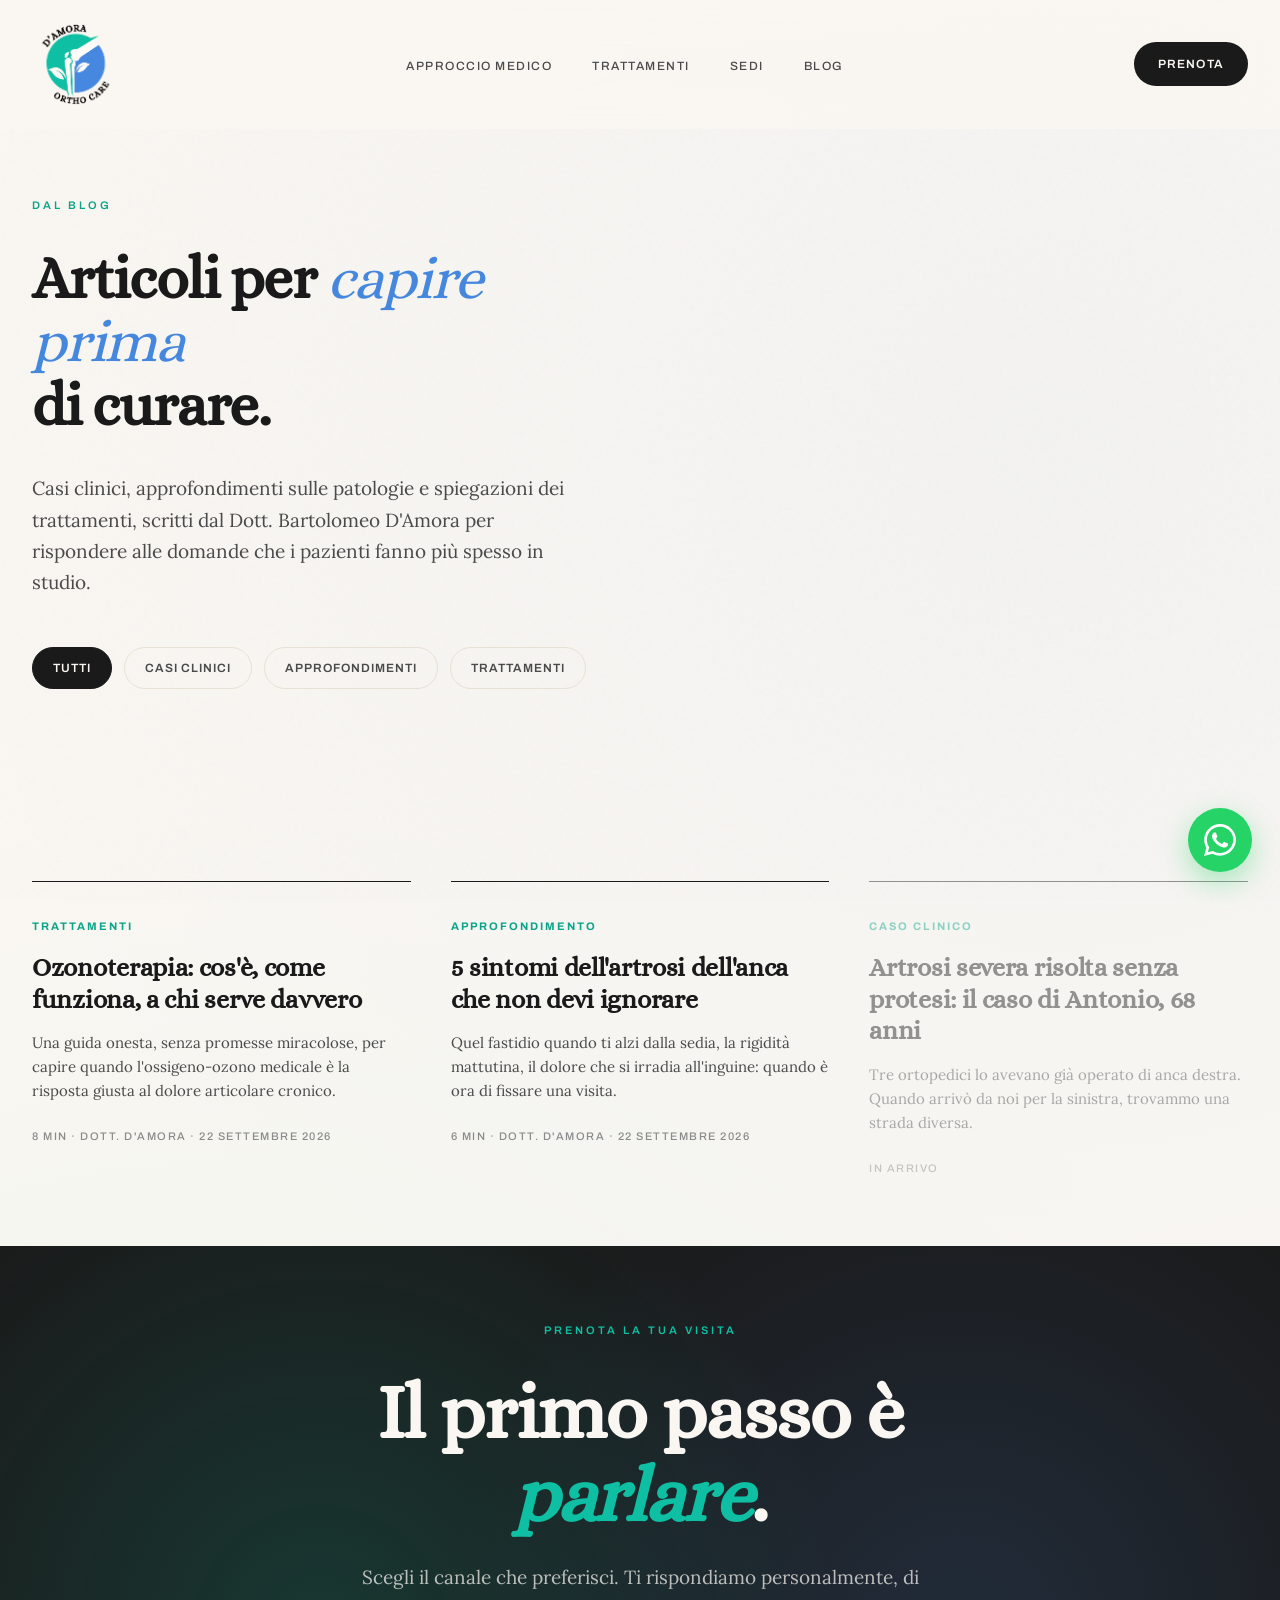
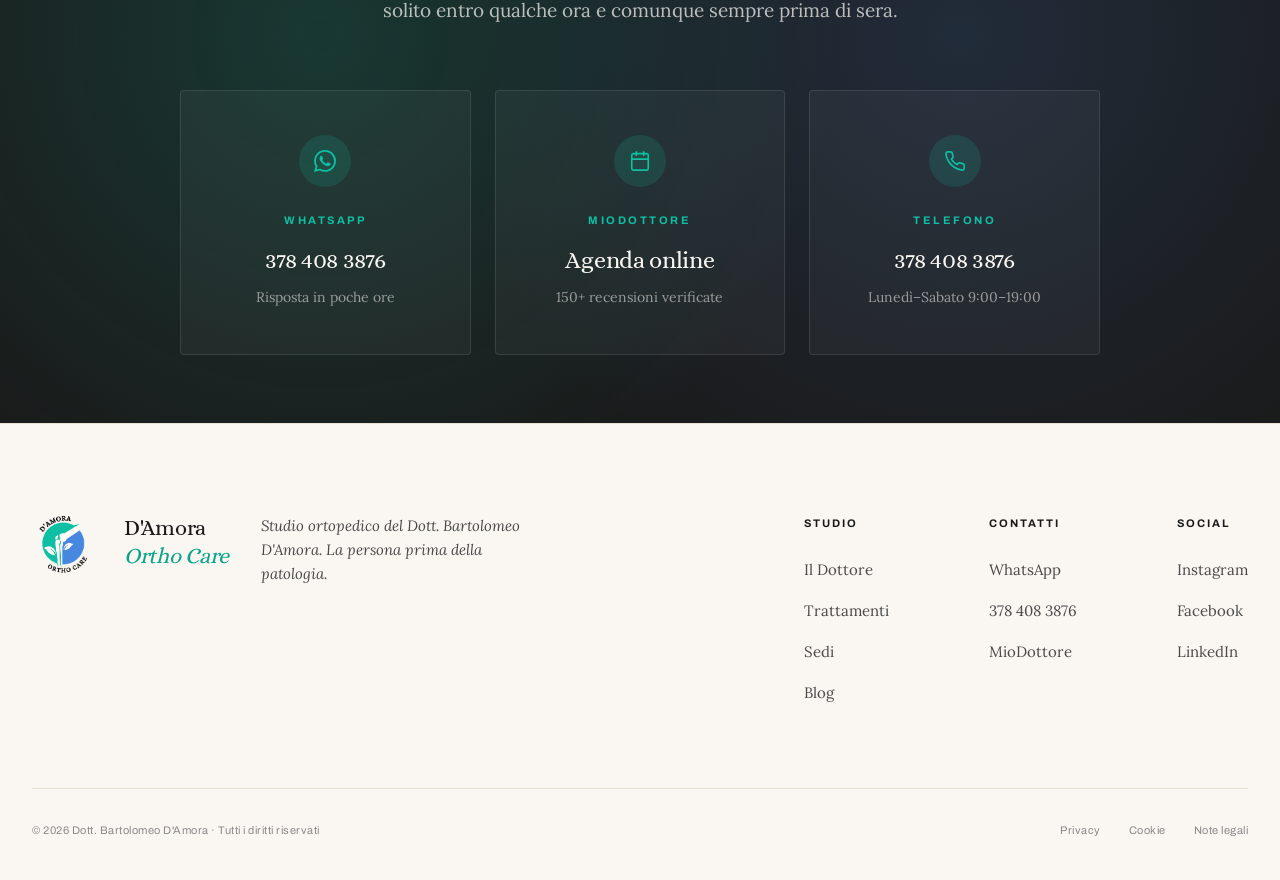
==== blog/index.html @ 082de371 "Pubblica sito D'Amora Ortho Care" ====
<!DOCTYPE html>
<html lang="it">
<head>
<meta charset="UTF-8">
<meta name="viewport" content="width=device-width, initial-scale=1.0">
<title>Blog - D'Amora Ortho Care</title>
<meta name="description" content="Articoli su ozonoterapia, artrosi, lombalgia e cura ortopedica, scritti dal Dott. Bartolomeo D'Amora. Casi clinici, approfondimenti e trattamenti spiegati in modo semplice.">
<link rel="icon" type="image/png" href="../assets/logo.png">
<link rel="apple-touch-icon" href="../assets/logo.png">
<link rel="preconnect" href="https://fonts.googleapis.com">
<link rel="preconnect" href="https://fonts.gstatic.com" crossorigin>
<link href="https://fonts.googleapis.com/css2?family=Alice&family=Archivo:wght@400;500;600;700;800&family=Lora:ital,wght@0,400;0,500;0,600;1,400;1,500&display=swap" rel="stylesheet">
<link rel="stylesheet" href="../assets/style.css">
</head>
<body>

<!-- =============== NAVIGATION =============== -->
<nav class="nav" id="nav">
  <div class="nav-inner">
    <a href="../index.html" class="brand">
      <img src="../assets/logo.png" alt="D'Amora Ortho Care">
    </a>
    <ul class="nav-links">
      <li><a href="../index.html#filosofia">Approccio Medico</a></li>
      <li><a href="../index.html#trattamenti">Trattamenti</a></li>
      <li><a href="../index.html#sedi">Sedi</a></li>
      <li><a href="index.html">Blog</a></li>
    </ul>
    <a href="../index.html#prenota" class="nav-cta">Prenota</a>
  </div>
</nav>

<!-- =============== HERO BLOG =============== -->
<section class="hero" style="padding-bottom: 60px;">
  <div class="container">
    <div class="kicker">Dal blog</div>
    <h1 class="hero-claim" style="max-width: 14ch;">Articoli per <em>capire prima</em><br>di curare.</h1>
    <p class="hero-intro">Casi clinici, approfondimenti sulle patologie e spiegazioni dei trattamenti, scritti dal Dott. Bartolomeo D'Amora per rispondere alle domande che i pazienti fanno più spesso in studio.</p>

    <div class="blog-filter">
      <a href="index.html" class="active">Tutti</a>
      <a href="index.html">Casi clinici</a>
      <a href="index.html">Approfondimenti</a>
      <a href="index.html">Trattamenti</a>
    </div>
  </div>
</section>

<!-- =============== LISTA ARTICOLI =============== -->
<section>
  <div class="container">
    <div class="blog-index-grid">
      <a href="ozonoterapia-cosa-e-come-funziona.html" class="blog-card">
        <div class="blog-tag">Trattamenti</div>
        <h3 class="blog-title">Ozonoterapia: cos'è, come funziona, a chi serve davvero</h3>
        <p class="blog-excerpt">Una guida onesta, senza promesse miracolose, per capire quando l'ossigeno-ozono medicale è la risposta giusta al dolore articolare cronico.</p>
        <div class="blog-meta">8 min · Dott. D'Amora · 22 settembre 2026</div>
      </a>
      <a href="5-sintomi-artrosi-anca-non-ignorare.html" class="blog-card">
        <div class="blog-tag">Approfondimento</div>
        <h3 class="blog-title">5 sintomi dell'artrosi dell'anca che non devi ignorare</h3>
        <p class="blog-excerpt">Quel fastidio quando ti alzi dalla sedia, la rigidità mattutina, il dolore che si irradia all'inguine: quando è ora di fissare una visita.</p>
        <div class="blog-meta">6 min · Dott. D'Amora · 22 settembre 2026</div>
      </a>
      <div class="blog-card" style="opacity: 0.45; cursor: default;">
        <div class="blog-tag">Caso clinico</div>
        <h3 class="blog-title">Artrosi severa risolta senza protesi: il caso di Antonio, 68 anni</h3>
        <p class="blog-excerpt">Tre ortopedici lo avevano già operato di anca destra. Quando arrivò da noi per la sinistra, trovammo una strada diversa.</p>
        <div class="blog-meta">In arrivo</div>
      </div>
    </div>
  </div>
</section>

<!-- =============== PRENOTA (dark) =============== -->
<section class="prenota" id="prenota">
  <div class="container">
    <div class="kicker">Prenota la tua visita</div>
    <h2 class="prenota-title">Il primo passo è <em>parlare</em>.</h2>
    <p class="prenota-sub">Scegli il canale che preferisci. Ti rispondiamo personalmente, di solito entro qualche ora e comunque sempre prima di sera.</p>
    <div class="contact-options">
      <a href="https://wa.me/393784083876" class="contact-option" target="_blank" rel="noopener">
        <div class="contact-icon">
          <svg width="22" height="22" viewBox="0 0 24 24" fill="currentColor" aria-hidden="true"><path d="M17.472 14.382c-.297-.149-1.758-.867-2.03-.967-.273-.099-.471-.148-.67.15-.197.297-.767.966-.94 1.164-.173.199-.347.223-.644.075-.297-.15-1.255-.463-2.39-1.475-.883-.788-1.48-1.761-1.653-2.059-.173-.297-.018-.458.13-.606.134-.133.298-.347.446-.52.149-.174.198-.298.298-.497.099-.198.05-.371-.025-.52-.075-.149-.669-1.612-.916-2.207-.242-.579-.487-.5-.669-.51-.173-.008-.371-.01-.57-.01-.198 0-.52.074-.792.372-.272.297-1.04 1.016-1.04 2.479 0 1.462 1.065 2.875 1.213 3.074.149.198 2.096 3.2 5.077 4.487.709.306 1.262.489 1.694.625.712.227 1.36.195 1.871.118.571-.085 1.758-.719 2.006-1.413.248-.694.248-1.289.173-1.413-.074-.124-.272-.198-.57-.347m-5.421 7.403h-.004a9.87 9.87 0 01-5.031-1.378l-.361-.214-3.741.982.998-3.648-.235-.374a9.86 9.86 0 01-1.51-5.26c.001-5.45 4.436-9.884 9.888-9.884 2.64 0 5.122 1.03 6.988 2.898a9.825 9.825 0 012.893 6.994c-.003 5.45-4.437 9.884-9.885 9.884m8.413-18.297A11.815 11.815 0 0012.05 0C5.495 0 .16 5.335.157 11.892c0 2.096.547 4.142 1.588 5.945L.057 24l6.305-1.654a11.882 11.882 0 005.683 1.448h.005c6.554 0 11.89-5.335 11.893-11.893a11.821 11.821 0 00-3.48-8.413"/></svg>
        </div>
        <div class="contact-label">WhatsApp</div>
        <div class="contact-value">378 408 3876</div>
        <div class="contact-meta">Risposta in poche ore</div>
      </a>
      <a href="https://www.miodottore.it/bartolomeo-d-amora/ortopedico" class="contact-option" target="_blank" rel="noopener">
        <div class="contact-icon">
          <svg width="22" height="22" viewBox="0 0 24 24" fill="none" stroke="currentColor" stroke-width="1.8" stroke-linecap="round" stroke-linejoin="round" aria-hidden="true"><rect x="3" y="4" width="18" height="18" rx="2"/><line x1="16" y1="2" x2="16" y2="6"/><line x1="8" y1="2" x2="8" y2="6"/><line x1="3" y1="10" x2="21" y2="10"/></svg>
        </div>
        <div class="contact-label">MioDottore</div>
        <div class="contact-value">Agenda online</div>
        <div class="contact-meta">150+ recensioni verificate</div>
      </a>
      <a href="tel:+393784083876" class="contact-option">
        <div class="contact-icon">
          <svg width="22" height="22" viewBox="0 0 24 24" fill="none" stroke="currentColor" stroke-width="1.8" stroke-linecap="round" stroke-linejoin="round" aria-hidden="true"><path d="M22 16.92v3a2 2 0 01-2.18 2 19.79 19.79 0 01-8.63-3.07 19.5 19.5 0 01-6-6 19.79 19.79 0 01-3.07-8.67A2 2 0 014.11 2h3a2 2 0 012 1.72c.127.96.361 1.903.7 2.81a2 2 0 01-.45 2.11L8.09 9.91a16 16 0 006 6l1.27-1.27a2 2 0 012.11-.45c.907.339 1.85.573 2.81.7A2 2 0 0122 16.92z"/></svg>
        </div>
        <div class="contact-label">Telefono</div>
        <div class="contact-value">378 408 3876</div>
        <div class="contact-meta">Lunedì–Sabato 9:00–19:00</div>
      </a>
    </div>
  </div>
</section>

<!-- =============== FOOTER =============== -->
<footer>
  <div class="container">
    <div class="footer-grid">
      <div class="footer-brand-col">
        <div class="footer-brand-row">
          <img src="../assets/logo.png" alt="D'Amora Ortho Care">
          <div class="footer-brand">D'Amora<br><em>Ortho Care</em></div>
          <p class="footer-tagline">Studio ortopedico del Dott. Bartolomeo D'Amora. La persona prima della patologia.</p>
        </div>
      </div>
      <div class="footer-nav">
        <div class="footer-col">
          <h4>Studio</h4>
          <ul>
            <li><a href="../index.html#">Il Dottore</a></li>
            <li><a href="../index.html#trattamenti">Trattamenti</a></li>
            <li><a href="../index.html#sedi">Sedi</a></li>
            <li><a href="index.html">Blog</a></li>
          </ul>
        </div>
        <div class="footer-col">
          <h4>Contatti</h4>
          <ul>
            <li><a href="https://wa.me/393784083876">WhatsApp</a></li>
            <li><a href="tel:+393784083876">378 408 3876</a></li>
            <li><a href="https://www.miodottore.it/bartolomeo-d-amora/ortopedico">MioDottore</a></li>
          </ul>
        </div>
        <div class="footer-col">
          <h4>Social</h4>
          <ul>
            <li><a href="https://instagram.com/ortopedico_damora">Instagram</a></li>
            <li><a href="#">Facebook</a></li>
            <li><a href="https://linkedin.com/in/bartolomeo-d-amora-4a7528174">LinkedIn</a></li>
          </ul>
        </div>
      </div>
    </div>
    <div class="footer-bottom">
      <div>© 2026 Dott. Bartolomeo D'Amora · Tutti i diritti riservati</div>
      <div class="footer-legal">
        <a href="#">Privacy</a>
        <a href="#">Cookie</a>
        <a href="#">Note legali</a>
      </div>
    </div>
  </div>
</footer>

<a href="https://wa.me/393784083876" class="whatsapp-float" aria-label="Contattaci su WhatsApp" target="_blank" rel="noopener">
  <svg width="32" height="32" viewBox="0 0 24 24" fill="white" aria-hidden="true"><path d="M17.472 14.382c-.297-.149-1.758-.867-2.03-.967-.273-.099-.471-.148-.67.15-.197.297-.767.966-.94 1.164-.173.199-.347.223-.644.075-.297-.15-1.255-.463-2.39-1.475-.883-.788-1.48-1.761-1.653-2.059-.173-.297-.018-.458.13-.606.134-.133.298-.347.446-.52.149-.174.198-.298.298-.497.099-.198.05-.371-.025-.52-.075-.149-.669-1.612-.916-2.207-.242-.579-.487-.5-.669-.51-.173-.008-.371-.01-.57-.01-.198 0-.52.074-.792.372-.272.297-1.04 1.016-1.04 2.479 0 1.462 1.065 2.875 1.213 3.074.149.198 2.096 3.2 5.077 4.487.709.306 1.262.489 1.694.625.712.227 1.36.195 1.871.118.571-.085 1.758-.719 2.006-1.413.248-.694.248-1.289.173-1.413-.074-.124-.272-.198-.57-.347m-5.421 7.403h-.004a9.87 9.87 0 01-5.031-1.378l-.361-.214-3.741.982.998-3.648-.235-.374a9.86 9.86 0 01-1.51-5.26c.001-5.45 4.436-9.884 9.888-9.884 2.64 0 5.122 1.03 6.988 2.898a9.825 9.825 0 012.893 6.994c-.003 5.45-4.437 9.884-9.885 9.884m8.413-18.297A11.815 11.815 0 0012.05 0C5.495 0 .16 5.335.157 11.892c0 2.096.547 4.142 1.588 5.945L.057 24l6.305-1.654a11.882 11.882 0 005.683 1.448h.005c6.554 0 11.89-5.335 11.893-11.893a11.821 11.821 0 00-3.48-8.413"/></svg>
  <span class="whatsapp-tooltip">Scrivici su WhatsApp</span>
</a>

<script>
(function() {
  const nav = document.getElementById('nav');
  const onScroll = () => {
    if (window.scrollY > 24) nav.classList.add('scrolled');
    else nav.classList.remove('scrolled');
  };
  window.addEventListener('scroll', onScroll, { passive: true });
  onScroll();

  // --- Hide WhatsApp float near the footer (avoids overlapping footer links) ---
  const waFloat = document.querySelector('.whatsapp-float');
  const footerEl = document.querySelector('footer');
  if (waFloat && footerEl && 'IntersectionObserver' in window) {
    const footerObserver = new IntersectionObserver((entries) => {
      entries.forEach(entry => waFloat.classList.toggle('whatsapp-hide', entry.isIntersecting));
    }, { threshold: 0.01 });
    footerObserver.observe(footerEl);
  }
})();
</script>
</body>
</html>
---- assets/style.css ----
/* =========================================
   D'AMORA ORTHO CARE — DESIGN SYSTEM
   Aesthetic: Editorial Medical Boutique
   Refs: bbang.it (whitespace) + claudiacirillo.it (warmth)
   Type: Alice (display) · Archivo (sub for Agrandir) · Lora (body)
   Condiviso da tutte le pagine del sito (home, blog, articoli)
   ========================================= */

:root {
  /* Warm neutrals */
  --paper: #FAF7F2;
  --paper-deep: #F2EDE3;
  --white: #FFFFFF;
  --sage: #EDF3EF;
  --line: #E8E2D5;

  /* Brand colors */
  --teal: #0FBFA3;
  --teal-deep: #0AA589;
  --blue: #4688DF;
  --blue-deep: #2E6FCC;

  /* Ink scale */
  --ink: #1A1A1A;
  --ink-soft: #4A4A4A;
  --ink-faded: #8A8A8A;

  /* Type stack */
  --font-display: 'Alice', 'Cormorant Garamond', Georgia, serif;
  --font-sans: 'Archivo', 'Helvetica Neue', system-ui, sans-serif;
  --font-body: 'Lora', Georgia, serif;

  /* Layout */
  --container: 1280px;
  --section-y: 68px;
  --gutter: 32px;
}

* { margin: 0; padding: 0; box-sizing: border-box; }

html { scroll-behavior: smooth; }

body {
  background: var(--paper);
  color: var(--ink);
  font-family: var(--font-body);
  font-size: 17px;
  line-height: 1.7;
  -webkit-font-smoothing: antialiased;
  text-rendering: optimizeLegibility;
  background-image:
    radial-gradient(circle at 18% 82%, rgba(15, 191, 163, 0.05), transparent 55%),
    radial-gradient(circle at 82% 18%, rgba(70, 136, 223, 0.04), transparent 50%);
  overflow-x: hidden;
}

/* Subtle paper grain */
body::before {
  content: '';
  position: fixed;
  inset: 0;
  pointer-events: none;
  z-index: 1;
  opacity: 0.5;
  mix-blend-mode: multiply;
  background-image: url("data:image/svg+xml,%3Csvg viewBox='0 0 240 240' xmlns='http://www.w3.org/2000/svg'%3E%3Cfilter id='n'%3E%3CfeTurbulence type='fractalNoise' baseFrequency='0.9' numOctaves='3' stitchTiles='stitch'/%3E%3C/filter%3E%3Crect width='100%25' height='100%25' filter='url(%23n)' opacity='0.06'/%3E%3C/svg%3E");
}

.container {
  max-width: var(--container);
  margin: 0 auto;
  padding: 0 var(--gutter);
  position: relative;
}

/* ============================
   NAV
============================ */
.nav {
  position: sticky;
  top: 0;
  z-index: 100;
  backdrop-filter: blur(18px);
  -webkit-backdrop-filter: blur(18px);
  background: rgba(250, 247, 242, 0.82);
  border-bottom: 1px solid transparent;
  transition: border-color 0.3s ease, background 0.3s ease;
}
.nav.scrolled {
  border-bottom-color: var(--line);
}

.nav-inner {
  display: flex;
  align-items: center;
  justify-content: space-between;
  padding: 22px var(--gutter);
  max-width: var(--container);
  margin: 0 auto;
}

.brand {
  display: flex;
  align-items: center;
  text-decoration: none;
  color: var(--ink);
}
.brand img {
  height: 84px;
  width: auto;
  display: block;
}

.nav-links {
  display: flex;
  gap: 40px;
  list-style: none;
}
.nav-links a {
  font-family: var(--font-sans);
  font-size: 12px;
  letter-spacing: 1.5px;
  text-transform: uppercase;
  font-weight: 500;
  color: var(--ink-soft);
  text-decoration: none;
  transition: color 0.2s;
  position: relative;
  padding: 4px 0;
}
.nav-links a:hover { color: var(--ink); }
.nav-links a::after {
  content: '';
  position: absolute;
  bottom: -2px;
  left: 0;
  right: 0;
  height: 1px;
  background: var(--teal);
  transform: scaleX(0);
  transform-origin: left;
  transition: transform 0.4s cubic-bezier(0.65, 0, 0.35, 1);
}
.nav-links a:hover::after { transform: scaleX(1); }

.nav-cta {
  font-family: var(--font-sans);
  font-size: 12px;
  font-weight: 600;
  letter-spacing: 1.2px;
  padding: 12px 24px;
  background: var(--ink);
  color: var(--paper);
  text-decoration: none;
  text-transform: uppercase;
  border-radius: 100px;
  transition: background 0.25s ease, transform 0.25s ease;
}
.nav-cta:hover {
  background: var(--blue-deep);
  transform: translateY(-1px);
}

/* ============================
   HERO
============================ */
.hero {
  padding: 60px 0 var(--section-y);
  position: relative;
  overflow: hidden;
}

.hero-mark {
  position: absolute;
  right: -80px;
  top: 40px;
  font-family: var(--font-display);
  font-size: clamp(280px, 30vw, 480px);
  color: var(--paper-deep);
  z-index: 0;
  line-height: 0.8;
  user-select: none;
  letter-spacing: -16px;
  pointer-events: none;
}

.hero-grid {
  display: grid;
  grid-template-columns: 1fr 1fr;
  gap: 80px;
  align-items: stretch;
  position: relative;
  z-index: 2;
}
.hero-content {
  display: flex;
  flex-direction: column;
  justify-content: space-between;
}

.kicker {
  font-family: var(--font-sans);
  font-size: 11px;
  letter-spacing: 3px;
  text-transform: uppercase;
  color: var(--teal-deep);
  font-weight: 600;
  margin-bottom: 32px;
  display: inline-flex;
  align-items: center;
  gap: 14px;
}
.kicker::before {
  display: none;
}

.hero-claim {
  font-family: var(--font-display);
  font-size: clamp(34px, 4.6vw, 60px);
  line-height: 1.08;
  letter-spacing: -1.2px;
  margin-bottom: 36px;
  color: var(--ink);
}
.hero-claim em {
  font-style: italic;
  color: var(--blue);
  font-weight: normal;
}

.hero-intro {
  font-family: var(--font-body);
  font-size: 19px;
  line-height: 1.65;
  color: var(--ink-soft);
  max-width: 540px;
  margin-bottom: 48px;
}
.hero-intro strong { color: var(--ink); font-weight: 600; }

.hero-actions {
  display: flex;
  gap: 28px;
  align-items: center;
  flex-wrap: wrap;
}

.btn-primary {
  font-family: var(--font-sans);
  font-size: 13px;
  font-weight: 700;
  letter-spacing: 1.5px;
  padding: 18px 36px;
  background: var(--blue);
  color: var(--white);
  text-decoration: none;
  text-transform: uppercase;
  border-radius: 100px;
  display: inline-flex;
  align-items: center;
  gap: 12px;
  transition: all 0.3s cubic-bezier(0.65, 0, 0.35, 1);
  box-shadow: 0 4px 24px rgba(70, 136, 223, 0.22);
}
.btn-primary:hover {
  background: var(--blue-deep);
  transform: translateY(-2px);
  box-shadow: 0 10px 32px rgba(70, 136, 223, 0.35);
}
.btn-primary svg { transition: transform 0.3s; }
.btn-primary:hover svg { transform: translateX(4px); }

.btn-secondary {
  font-family: var(--font-sans);
  font-size: 13px;
  font-weight: 600;
  letter-spacing: 1.2px;
  text-transform: uppercase;
  color: var(--ink);
  text-decoration: none;
  display: inline-flex;
  align-items: center;
  gap: 8px;
  border-bottom: 1px solid var(--ink);
  padding-bottom: 4px;
  transition: color 0.25s, border-color 0.25s;
}
.btn-secondary:hover {
  color: var(--teal-deep);
  border-color: var(--teal);
}

.hero-portrait {
  position: relative;
  aspect-ratio: 4/5;
  border-radius: 4px;
  overflow: hidden;
  background: var(--paper-deep);
  box-shadow: 0 30px 60px -20px rgba(26, 26, 26, 0.18);
}
.hero-portrait img {
  width: 100%;
  height: 100%;
  object-fit: cover;
  filter: contrast(1.04) saturate(0.92);
}
.hero-portrait::after {
  content: '';
  position: absolute;
  inset: 0;
  background: linear-gradient(180deg, transparent 55%, rgba(26, 26, 26, 0.55));
  pointer-events: none;
}

.hero-portrait-caption {
  position: absolute;
  bottom: 28px;
  left: 28px;
  right: 28px;
  color: var(--white);
  font-family: var(--font-display);
  font-size: 16px;
  font-style: italic;
  z-index: 2;
  line-height: 1.4;
}
.hero-portrait-caption small {
  display: block;
  font-family: var(--font-sans);
  font-size: 10px;
  letter-spacing: 2.5px;
  text-transform: uppercase;
  font-style: normal;
  margin-top: 10px;
  opacity: 0.85;
  font-weight: 500;
}

/* ============================
   NUMBERS STRIP
============================ */
.numbers {
  border-top: 1px solid var(--line);
  border-bottom: 1px solid var(--line);
  padding: 70px 0;
  background: rgba(255, 255, 255, 0.4);
}

.numbers-grid {
  display: grid;
  grid-template-columns: repeat(4, 1fr);
  gap: 40px;
}

.number-item {
  text-align: left;
  border-left: 1px solid var(--line);
  padding-left: 32px;
}
.number-item:first-child {
  border-left: none;
  padding-left: 0;
}

.number-value {
  font-family: var(--font-display);
  font-size: clamp(48px, 5vw, 72px);
  line-height: 1;
  color: var(--ink);
  margin-bottom: 12px;
  letter-spacing: -1.5px;
}
.number-value em {
  color: var(--teal-deep);
  font-style: italic;
}

.number-label {
  font-family: var(--font-sans);
  font-size: 11px;
  letter-spacing: 2px;
  text-transform: uppercase;
  color: var(--ink-faded);
  font-weight: 500;
}

/* ============================
   GENERIC SECTION
============================ */
section {
  padding: var(--section-y) 0;
  position: relative;
}

.section-title {
  font-family: var(--font-display);
  font-size: clamp(36px, 5vw, 60px);
  line-height: 1.08;
  letter-spacing: -1px;
  margin-bottom: 32px;
  max-width: 22ch;
}
.section-title em {
  font-style: italic;
  color: var(--blue);
}

.center { text-align: center; }
.center .kicker { justify-content: center; }
.center .section-title { margin-left: auto; margin-right: auto; }

/* ============================
   FILOSOFIA
============================ */
.filosofia {
  background: var(--sage);
  text-align: center;
  position: relative;
}

.filosofia .kicker { justify-content: center; margin-bottom: 40px; }

.filosofia-quote {
  font-family: var(--font-display);
  font-size: clamp(36px, 5.5vw, 76px);
  line-height: 1.14;
  letter-spacing: -1.2px;
  max-width: 18ch;
  margin: 0 auto 36px;
  color: var(--ink);
}
.filosofia-quote em {
  font-style: italic;
  color: var(--blue);
}

.filosofia-attr {
  font-family: var(--font-sans);
  font-size: 11px;
  letter-spacing: 3px;
  text-transform: uppercase;
  color: var(--ink-soft);
  margin-bottom: 60px;
  font-weight: 500;
}
.filosofia-attr::before, .filosofia-attr::after {
  content: '';
}

.filosofia-text {
  font-family: var(--font-body);
  font-size: 19px;
  line-height: 1.75;
  max-width: 640px;
  margin: 0 auto;
  color: var(--ink-soft);
}

/* ============================
   TRATTAMENTI (editorial list)
============================ */
.treatments-list {
  border-top: 1px solid var(--ink);
  margin-top: 56px;
}

.treatment-item {
  border-bottom: 1px solid var(--line);
  padding: 56px 0;
  display: grid;
  grid-template-columns: 80px 1.1fr 2fr 60px;
  gap: 40px;
  align-items: start;
  position: relative;
  text-decoration: none;
  color: inherit;
  transition: background 0.4s ease;
}
.treatment-item:hover {
  background: rgba(15, 191, 163, 0.04);
}

.treatment-num {
  font-family: var(--font-display);
  font-size: 28px;
  font-style: italic;
  color: var(--teal);
}

.treatment-title {
  font-family: var(--font-display);
  font-size: clamp(28px, 3vw, 40px);
  line-height: 1.08;
  letter-spacing: -0.5px;
  color: var(--ink);
}

.treatment-desc {
  font-family: var(--font-body);
  font-size: 17px;
  line-height: 1.7;
  color: var(--ink-soft);
  max-width: 580px;
}
.treatment-desc strong {
  font-weight: 500;
  color: var(--ink);
  background: linear-gradient(180deg, transparent 62%, rgba(15, 191, 163, 0.22) 62%);
  padding: 0 2px;
}

.treatment-arrow {
  font-family: var(--font-display);
  font-size: 28px;
  color: var(--ink-faded);
  text-align: right;
  transition: color 0.3s, transform 0.3s;
  align-self: center;
}
.treatment-item:hover .treatment-arrow {
  color: var(--blue);
  transform: translateX(10px);
}

/* ============================
   TESTIMONIANZE
============================ */
.testimonianze {
  background: var(--paper-deep);
}

.testimonianze-grid {
  display: grid;
  grid-template-columns: 1fr 1fr;
  gap: 80px;
  margin-top: 80px;
}

.testimonial {
  position: relative;
  padding-top: 50px;
}
.testimonial::before {
  content: '\201C';
  position: absolute;
  top: -40px;
  left: -16px;
  font-family: var(--font-display);
  font-size: 200px;
  line-height: 1;
  color: var(--teal);
  opacity: 0.28;
  pointer-events: none;
}

.testimonial-text {
  font-family: var(--font-body);
  font-style: italic;
  font-size: 20px;
  line-height: 1.7;
  color: var(--ink);
  margin-bottom: 32px;
  position: relative;
  z-index: 1;
}

.testimonial-attr {
  display: flex;
  align-items: center;
  gap: 14px;
  font-family: var(--font-sans);
  font-size: 12px;
  color: var(--ink-soft);
  flex-wrap: wrap;
}
.testimonial-attr strong {
  font-weight: 700;
  color: var(--ink);
  letter-spacing: 1.5px;
  text-transform: uppercase;
}
.testimonial-divider {
  width: 24px;
  height: 1px;
  background: var(--ink-faded);
  display: inline-block;
}

/* ============================
   SEDI
============================ */
.sedi-grid {
  display: grid;
  grid-template-columns: 1fr 1fr;
  gap: 32px;
  margin-top: 64px;
}

.sede-card {
  background: var(--white);
  border: 1px solid var(--line);
  border-radius: 4px;
  overflow: hidden;
  transition: transform 0.4s cubic-bezier(0.65, 0, 0.35, 1), box-shadow 0.4s;
}
.sede-card:hover {
  transform: translateY(-6px);
  box-shadow: 0 24px 48px rgba(26, 26, 26, 0.1);
}

.sede-map {
  aspect-ratio: 16/10;
  background: var(--paper-deep);
  position: relative;
  overflow: hidden;
}
.sede-map iframe {
  width: 100%;
  height: 100%;
  border: none;
  filter: grayscale(0.4) contrast(1.05);
}

.sede-content {
  padding: 36px;
}
.sede-city {
  font-family: var(--font-sans);
  font-size: 11px;
  letter-spacing: 2.5px;
  text-transform: uppercase;
  color: var(--teal-deep);
  font-weight: 600;
  margin-bottom: 14px;
}
.sede-name {
  font-family: var(--font-display);
  font-size: 32px;
  line-height: 1.1;
  margin-bottom: 16px;
  letter-spacing: -0.5px;
}
.sede-address {
  font-family: var(--font-body);
  font-size: 16px;
  color: var(--ink-soft);
  margin-bottom: 24px;
  line-height: 1.6;
}
.sede-link {
  font-family: var(--font-sans);
  font-size: 12px;
  font-weight: 600;
  letter-spacing: 1.2px;
  text-transform: uppercase;
  color: var(--ink);
  text-decoration: none;
  border-bottom: 1px solid var(--ink);
  padding-bottom: 4px;
  transition: color 0.25s, border-color 0.25s;
}
.sede-link:hover {
  color: var(--blue);
  border-color: var(--blue);
}

.sedi-extra {
  display: grid;
  grid-template-columns: repeat(auto-fit, minmax(130px, 1fr));
  gap: 32px 24px;
  margin-top: 60px;
  padding-top: 40px;
  border-top: 1px solid var(--line);
}
.sedi-extra-item {
  text-align: center;
}
.sedi-extra-item strong {
  font-family: var(--font-display);
  font-size: 22px;
  display: block;
  margin-bottom: 6px;
}
.sedi-extra-item span {
  font-family: var(--font-sans);
  font-size: 11px;
  letter-spacing: 2px;
  text-transform: uppercase;
  color: var(--ink-faded);
  font-weight: 500;
}

/* ============================
   BLOG
============================ */
.blog-grid {
  display: grid;
  grid-template-columns: repeat(3, 1fr);
  gap: 40px;
  margin-top: 64px;
}

.blog-card {
  display: block;
  text-decoration: none;
  color: var(--ink);
  border-top: 1px solid var(--ink);
  padding-top: 28px;
  transition: opacity 0.3s;
}
.blog-card:hover {
  opacity: 0.55;
}

.blog-tag {
  font-family: var(--font-sans);
  font-size: 11px;
  letter-spacing: 2px;
  text-transform: uppercase;
  font-weight: 700;
  color: var(--teal-deep);
  margin-bottom: 16px;
  display: inline-block;
}

.blog-title {
  font-family: var(--font-display);
  font-size: 26px;
  line-height: 1.22;
  margin-bottom: 16px;
  letter-spacing: -0.3px;
}

.blog-excerpt {
  font-family: var(--font-body);
  font-size: 15px;
  line-height: 1.6;
  color: var(--ink-soft);
  margin-bottom: 24px;
}

.blog-meta {
  font-family: var(--font-sans);
  font-size: 11px;
  letter-spacing: 1.5px;
  text-transform: uppercase;
  color: var(--ink-faded);
  font-weight: 500;
}

.blog-cta {
  text-align: center;
  margin-top: 60px;
}

/* ============================
   PRENOTA (dark)
============================ */
.prenota {
  background: var(--ink);
  color: var(--paper);
  text-align: center;
  position: relative;
  overflow: hidden;
}
.prenota::before {
  content: '';
  position: absolute;
  inset: 0;
  background:
    radial-gradient(circle at 25% 50%, rgba(15, 191, 163, 0.18), transparent 50%),
    radial-gradient(circle at 75% 50%, rgba(70, 136, 223, 0.16), transparent 50%);
  pointer-events: none;
}
.prenota .container {
  position: relative;
  z-index: 1;
}

.prenota .kicker {
  color: var(--teal);
  justify-content: center;
}
.prenota .kicker::before {
  background: var(--teal);
}

.prenota-title {
  font-family: var(--font-display);
  font-size: clamp(40px, 6vw, 80px);
  line-height: 1.08;
  letter-spacing: -1.2px;
  margin-bottom: 24px;
  color: var(--paper);
  max-width: 16ch;
  margin-left: auto;
  margin-right: auto;
}
.prenota-title em {
  color: var(--teal);
  font-style: italic;
}

.prenota-sub {
  font-family: var(--font-body);
  font-size: 19px;
  color: rgba(250, 247, 242, 0.72);
  max-width: 600px;
  margin: 0 auto 64px;
  line-height: 1.7;
}

.contact-options {
  display: grid;
  grid-template-columns: repeat(3, 1fr);
  gap: 24px;
  max-width: 920px;
  margin: 0 auto;
}

.contact-option {
  display: flex;
  flex-direction: column;
  align-items: center;
  padding: 44px 28px;
  background: rgba(250, 247, 242, 0.04);
  border: 1px solid rgba(250, 247, 242, 0.1);
  border-radius: 4px;
  text-decoration: none;
  color: var(--paper);
  transition: all 0.4s cubic-bezier(0.65, 0, 0.35, 1);
}
.contact-option:hover {
  background: rgba(250, 247, 242, 0.07);
  border-color: var(--teal);
  transform: translateY(-6px);
}

.contact-icon {
  width: 52px;
  height: 52px;
  border-radius: 50%;
  background: rgba(15, 191, 163, 0.15);
  display: flex;
  align-items: center;
  justify-content: center;
  margin-bottom: 24px;
  color: var(--teal);
  transition: background 0.3s;
}
.contact-option:hover .contact-icon {
  background: rgba(15, 191, 163, 0.25);
}

.contact-label {
  font-family: var(--font-sans);
  font-size: 11px;
  letter-spacing: 2.5px;
  text-transform: uppercase;
  font-weight: 700;
  color: var(--teal);
  margin-bottom: 10px;
}

.contact-value {
  font-family: var(--font-display);
  font-size: 24px;
  margin-bottom: 6px;
  letter-spacing: -0.3px;
}

.contact-meta {
  font-family: var(--font-body);
  font-size: 14px;
  color: rgba(250, 247, 242, 0.55);
}

/* ============================
   FOOTER
============================ */
footer {
  padding: 90px 0 40px;
  background: var(--paper);
  border-top: 1px solid var(--line);
}

.footer-grid {
  display: flex;
  justify-content: space-between;
  align-items: flex-start;
  flex-wrap: wrap;
  gap: 40px 60px;
  margin-bottom: 70px;
}

.footer-brand-row {
  display: flex;
  align-items: flex-start;
  gap: 32px;
  flex-wrap: wrap;
}
.footer-brand-row img {
  height: 60px;
  width: auto;
  display: block;
  flex-shrink: 0;
}
.footer-brand {
  font-family: var(--font-display);
  font-size: 22px;
  line-height: 1.25;
  letter-spacing: -0.3px;
  flex-shrink: 0;
  text-align: left;
}
.footer-brand em {
  font-style: italic;
  color: var(--teal-deep);
}

.footer-tagline {
  font-family: var(--font-body);
  font-style: italic;
  color: var(--ink-soft);
  font-size: 15px;
  line-height: 1.6;
  max-width: 280px;
}

.footer-nav {
  display: flex;
  gap: 100px;
}

.footer-col h4 {
  font-family: var(--font-sans);
  font-size: 11px;
  letter-spacing: 2px;
  text-transform: uppercase;
  font-weight: 700;
  margin-bottom: 22px;
  color: var(--ink);
}

.footer-col ul {
  list-style: none;
}
.footer-col li {
  margin-bottom: 12px;
}
.footer-col a {
  font-family: var(--font-body);
  font-size: 15px;
  color: var(--ink-soft);
  text-decoration: none;
  transition: color 0.2s;
}
.footer-col a:hover {
  color: var(--ink);
}

.footer-bottom {
  border-top: 1px solid var(--line);
  padding-top: 32px;
  display: flex;
  justify-content: space-between;
  align-items: center;
  font-family: var(--font-sans);
  font-size: 11px;
  color: var(--ink-faded);
  letter-spacing: 0.5px;
  flex-wrap: wrap;
  gap: 16px;
}
.footer-legal {
  display: flex;
  gap: 28px;
}
.footer-legal a {
  color: var(--ink-faded);
  text-decoration: none;
  transition: color 0.2s;
}
.footer-legal a:hover { color: var(--ink); }

/* ============================
   WHATSAPP FLOATING
============================ */
.whatsapp-float {
  position: fixed;
  bottom: 28px;
  right: 28px;
  width: 64px;
  height: 64px;
  background: #25D366;
  border-radius: 50%;
  display: flex;
  align-items: center;
  justify-content: center;
  box-shadow: 0 10px 28px rgba(37, 211, 102, 0.38);
  z-index: 50;
  transition: transform 0.3s ease, opacity 0.3s ease;
  text-decoration: none;
}
.whatsapp-float:hover {
  transform: scale(1.08);
}
.whatsapp-float.whatsapp-hide {
  opacity: 0;
  pointer-events: none;
  transform: scale(0.8);
}

.whatsapp-float::after {
  content: '';
  position: absolute;
  inset: -2px;
  border-radius: 50%;
  border: 2px solid #25D366;
  opacity: 0;
  animation: pulse 2.6s infinite;
}
@keyframes pulse {
  0% { opacity: 0.5; transform: scale(1); }
  100% { opacity: 0; transform: scale(1.5); }
}

.whatsapp-tooltip {
  position: absolute;
  right: calc(100% + 14px);
  top: 50%;
  transform: translateY(-50%) translateX(8px);
  background: var(--ink);
  color: var(--paper);
  padding: 11px 18px;
  border-radius: 100px;
  font-family: var(--font-sans);
  font-size: 11px;
  letter-spacing: 1.2px;
  text-transform: uppercase;
  font-weight: 600;
  white-space: nowrap;
  opacity: 0;
  pointer-events: none;
  transition: opacity 0.3s, transform 0.3s;
}
.whatsapp-float:hover .whatsapp-tooltip {
  opacity: 1;
  transform: translateY(-50%) translateX(0);
}

/* ============================
   SCROLL ANIMATIONS
============================ */
.fade-up {
  opacity: 0;
  transform: translateY(28px);
  transition: opacity 0.9s cubic-bezier(0.4, 0, 0.2, 1), transform 0.9s cubic-bezier(0.4, 0, 0.2, 1);
}
.fade-up.in-view {
  opacity: 1;
  transform: translateY(0);
}

@media (prefers-reduced-motion: reduce) {
  *, *::before, *::after {
    animation-duration: 0.01ms !important;
    animation-iteration-count: 1 !important;
    transition-duration: 0.01ms !important;
    scroll-behavior: auto !important;
  }
}

/* ============================
   ARTICOLO BLOG
============================ */
.draft-banner {
  background: #FFF4D6;
  color: #6B5200;
  text-align: center;
  font-family: var(--font-sans);
  font-size: 13px;
  font-weight: 700;
  letter-spacing: 0.5px;
  padding: 14px var(--gutter);
  border-bottom: 1px solid #E8D28A;
}

.article-hero {
  padding: 70px 0 60px;
}
.article-meta-top {
  font-family: var(--font-sans);
  font-size: 12px;
  letter-spacing: 1.5px;
  text-transform: uppercase;
  color: var(--ink-faded);
  margin-bottom: 24px;
  display: flex;
  gap: 18px;
  flex-wrap: wrap;
  align-items: center;
}
.article-meta-top strong { color: var(--ink-soft); font-weight: 600; }

.article-title {
  font-family: var(--font-display);
  font-size: clamp(34px, 5vw, 56px);
  line-height: 1.1;
  letter-spacing: -1px;
  max-width: 18ch;
  margin-bottom: 28px;
}
.article-title em { font-style: italic; color: var(--blue); }

.article-subtitle {
  font-family: var(--font-body);
  font-size: 20px;
  line-height: 1.6;
  color: var(--ink-soft);
  max-width: 620px;
}

.article-cover {
  margin-top: 48px;
  border-radius: 4px;
  overflow: hidden;
  aspect-ratio: 21/9;
  background: var(--sage);
}
.article-cover img { width: 100%; height: 100%; object-fit: cover; }

.article-layout {
  display: grid;
  grid-template-columns: 200px 1fr;
  gap: 64px;
  align-items: start;
}

.article-toc {
  position: sticky;
  top: 110px;
  font-family: var(--font-sans);
  font-size: 12px;
}
.article-toc-label {
  letter-spacing: 2px;
  text-transform: uppercase;
  color: var(--ink-faded);
  font-weight: 700;
  margin-bottom: 16px;
}
.article-toc ol {
  list-style: none;
  display: flex;
  flex-direction: column;
  gap: 12px;
}
.article-toc a {
  color: var(--ink-soft);
  text-decoration: none;
  line-height: 1.4;
  display: block;
  transition: color 0.2s;
}
.article-toc a:hover { color: var(--teal-deep); }

.article-body {
  max-width: 680px;
  font-size: 18px;
  line-height: 1.8;
  color: var(--ink-soft);
}
.article-body p { margin-bottom: 24px; }
.article-body h2 {
  font-family: var(--font-display);
  font-size: 32px;
  color: var(--ink);
  letter-spacing: -0.5px;
  margin: 56px 0 20px;
  scroll-margin-top: 110px;
}
.article-body h3 {
  font-family: var(--font-sans);
  font-size: 15px;
  letter-spacing: 1px;
  text-transform: uppercase;
  color: var(--teal-deep);
  font-weight: 700;
  margin: 36px 0 14px;
  scroll-margin-top: 110px;
}
.article-body ul, .article-body ol {
  margin: 0 0 24px 22px;
}
.article-body li { margin-bottom: 10px; }
.article-body strong { color: var(--ink); font-weight: 600; }

.article-pullquote {
  background: var(--sage);
  border-radius: 4px;
  padding: 32px 36px;
  margin: 12px 0 32px;
  font-family: var(--font-display);
  font-style: italic;
  font-size: 22px;
  line-height: 1.5;
  color: var(--ink);
}

.article-cta-box {
  background: var(--ink);
  color: var(--paper);
  border-radius: 4px;
  padding: 40px;
  margin: 12px 0 40px;
  text-align: center;
}
.article-cta-box p {
  font-family: var(--font-display);
  font-size: 24px;
  margin-bottom: 24px;
  color: var(--paper);
}
.article-cta-box .btn-primary { margin: 0 auto; }

.article-author-box {
  display: flex;
  gap: 24px;
  align-items: center;
  background: var(--white);
  border: 1px solid var(--line);
  border-radius: 4px;
  padding: 28px;
  margin-top: 56px;
}
.article-author-box img {
  width: 84px;
  height: 84px;
  border-radius: 50%;
  object-fit: cover;
  object-position: center 40%;
  flex-shrink: 0;
}
.article-author-box h4 {
  font-family: var(--font-display);
  font-size: 18px;
  margin-bottom: 6px;
}
.article-author-box p {
  font-family: var(--font-body);
  font-size: 14px;
  color: var(--ink-soft);
  margin-bottom: 10px;
}
.article-author-box .author-link {
  font-family: var(--font-sans);
  font-size: 12px;
  font-weight: 600;
  letter-spacing: 0.5px;
  color: var(--teal-deep);
  text-decoration: none;
  border-bottom: 1px solid var(--teal);
  padding-bottom: 2px;
  transition: color 0.2s, border-color 0.2s;
}
.article-author-box .author-link:hover {
  color: var(--blue-deep);
  border-color: var(--blue);
}

.article-related {
  margin-top: 80px;
}
.article-related h3 {
  font-family: var(--font-sans);
  font-size: 12px;
  letter-spacing: 2px;
  text-transform: uppercase;
  color: var(--ink-faded);
  font-weight: 700;
  margin-bottom: 32px;
}

/* Blog index page */
.blog-index-grid {
  display: grid;
  grid-template-columns: repeat(3, 1fr);
  gap: 40px;
  margin-top: 64px;
}
.blog-filter {
  display: flex;
  gap: 12px;
  margin-top: 32px;
  flex-wrap: wrap;
}
.blog-filter a {
  font-family: var(--font-sans);
  font-size: 12px;
  letter-spacing: 1px;
  text-transform: uppercase;
  font-weight: 600;
  color: var(--ink-soft);
  text-decoration: none;
  padding: 10px 20px;
  border: 1px solid var(--line);
  border-radius: 100px;
  transition: all 0.2s;
}
.blog-filter a:hover, .blog-filter a.active {
  background: var(--ink);
  color: var(--paper);
  border-color: var(--ink);
}

/* ============================
   TESTIMONIANZE V2 (colonne animate)
============================ */
.testimonials-v2 {
  background: var(--paper-deep);
  overflow: hidden;
}

.testimonials-v2-grid {
  display: flex;
  justify-content: center;
  gap: 24px;
  margin-top: 64px;
  max-height: 760px;
  overflow: hidden;
  -webkit-mask-image: linear-gradient(to bottom, transparent, black 8%, black 92%, transparent);
  mask-image: linear-gradient(to bottom, transparent, black 8%, black 92%, transparent);
}

.testimonial-column {
  flex: 1 1 0;
  max-width: 360px;
  overflow: hidden;
}
.testimonial-column:nth-child(2) { display: none; }
.testimonial-column:nth-child(3) { display: none; }

.testimonial-track {
  display: flex;
  flex-direction: column;
  gap: 24px;
  animation: testimonialScroll linear infinite;
  animation-duration: var(--ttrack-duration, 34s);
}
.testimonial-column:hover .testimonial-track {
  animation-play-state: paused;
}

@keyframes testimonialScroll {
  from { transform: translateY(0); }
  to { transform: translateY(-50%); }
}

.testimonial-card-v2 {
  background: var(--white);
  border: 1px solid var(--line);
  border-radius: 20px;
  padding: 32px;
  box-shadow: 0 2px 12px rgba(26, 26, 26, 0.04);
  transition: transform 0.3s ease, box-shadow 0.3s ease;
}
.testimonial-card-v2:hover {
  transform: translateY(-4px);
  box-shadow: 0 20px 40px rgba(26, 26, 26, 0.08);
}

.testimonial-stars {
  color: var(--teal);
  font-size: 14px;
  letter-spacing: 2px;
  margin-bottom: 14px;
}

.testimonial-card-v2 p {
  font-family: var(--font-body);
  font-size: 16px;
  line-height: 1.6;
  color: var(--ink-soft);
  margin-bottom: 22px;
}

.testimonial-card-v2-footer {
  display: flex;
  align-items: center;
  gap: 12px;
}

.testimonial-avatar-initials {
  width: 42px;
  height: 42px;
  border-radius: 50%;
  display: flex;
  align-items: center;
  justify-content: center;
  flex-shrink: 0;
  font-family: var(--font-sans);
  font-size: 13px;
  font-weight: 700;
  color: var(--white);
  letter-spacing: 0.5px;
}
.avatar-c1 { background: var(--teal); }
.avatar-c2 { background: var(--blue); }
.avatar-c3 { background: var(--teal-deep); }
.avatar-c4 { background: var(--blue-deep); }

.testimonial-card-v2-name {
  font-family: var(--font-sans);
  font-size: 13px;
  font-weight: 700;
  color: var(--ink);
}
.testimonial-card-v2-meta {
  font-family: var(--font-sans);
  font-size: 11px;
  color: var(--ink-faded);
  display: flex;
  align-items: center;
  gap: 5px;
  margin-top: 2px;
}
.testimonial-card-v2-meta svg { flex-shrink: 0; }

.testimonials-v2-cta {
  text-align: center;
  margin-top: 48px;
}

@media (min-width: 700px) {
  .testimonial-column:nth-child(2) { display: block; }
}
@media (min-width: 980px) {
  .testimonial-column:nth-child(3) { display: block; }
}
@media (prefers-reduced-motion: reduce) {
  .testimonial-track { animation: none; }
}

/* ============================
   RESPONSIVE
============================ */
@media (max-width: 980px) {
  :root { --section-y: 48px; --gutter: 24px; }
  .nav-links { display: none; }
  .hero-grid {
    grid-template-columns: 1.5fr 1fr;
    gap: 28px;
    align-items: start;
  }
  .hero-portrait { max-width: 100%; margin-top: 70px; }
  .hero-mark { display: none; }
  .numbers-grid {
    grid-template-columns: repeat(2, 1fr);
    gap: 32px 24px;
  }
  .number-item:nth-child(3) {
    border-left: none;
    padding-left: 0;
  }
  .treatment-item {
    grid-template-columns: 50px 1fr;
    gap: 16px;
    padding: 40px 0;
  }
  .treatment-title { grid-column: 2; font-size: 26px; }
  .treatment-desc { grid-column: 2; }
  .treatment-arrow { display: none; }
  .testimonianze-grid {
    grid-template-columns: 1fr;
    gap: 70px;
  }
  .sedi-grid, .blog-grid, .blog-index-grid {
    grid-template-columns: 1fr;
    gap: 28px;
  }
  .contact-options {
    grid-template-columns: repeat(3, 1fr);
    gap: 10px;
  }
  .sedi-extra {
    grid-template-columns: repeat(auto-fit, minmax(100px, 1fr));
    gap: 24px 12px;
  }
  .sedi-extra-item strong {
    font-size: 17px;
  }
  .sedi-extra-item span {
    font-size: 9px;
    letter-spacing: 1px;
  }
  .contact-option {
    padding: 20px 10px;
  }
  .contact-icon {
    width: 38px;
    height: 38px;
    margin-bottom: 14px;
  }
  .contact-icon svg {
    width: 16px;
    height: 16px;
  }
  .contact-label {
    font-size: 9px;
    letter-spacing: 1.5px;
    margin-bottom: 6px;
  }
  .contact-value {
    font-size: 15px;
    margin-bottom: 4px;
  }
  .contact-meta {
    font-size: 11px;
    line-height: 1.3;
  }
  .footer-grid {
    flex-direction: column;
    align-items: flex-start;
    gap: 56px;
    padding: 0 40px;
  }
  .footer-tagline {
    max-width: 280px;
  }
  .footer-nav {
    width: 100%;
  }
  .footer-bottom {
    flex-direction: column;
    align-items: flex-start;
  }
  .whatsapp-float { width: 56px; height: 56px; bottom: 20px; right: 20px; }
  .whatsapp-float svg { width: 28px; height: 28px; }
  .article-layout { grid-template-columns: 1fr; }
  .article-toc { position: static; margin-bottom: 40px; }
}

@media (max-width: 560px) {
  .footer-nav { gap: 28px; flex-wrap: wrap; }
  .nav-cta { padding: 10px 18px; font-size: 11px; }
  .brand img { height: 64px; }
  .article-author-box { flex-direction: column; text-align: center; }
  .hero-portrait { margin-top: 47px; }
  .hero-portrait-caption { font-size: 13px; bottom: 14px; left: 14px; right: 14px; }
  .hero-portrait-caption small { font-size: 8px; margin-top: 4px; }
  .hero-claim { font-size: 24px; margin-bottom: 16px; }
  .hero-intro { font-size: 14px; line-height: 1.55; margin-bottom: 20px; }
  .kicker { margin-bottom: 16px; font-size: 9px; letter-spacing: 2px; }
  .hero-actions { gap: 14px; }
  .btn-primary { padding: 12px 20px; font-size: 11px; gap: 8px; }
  .btn-secondary { font-size: 11px; }
}
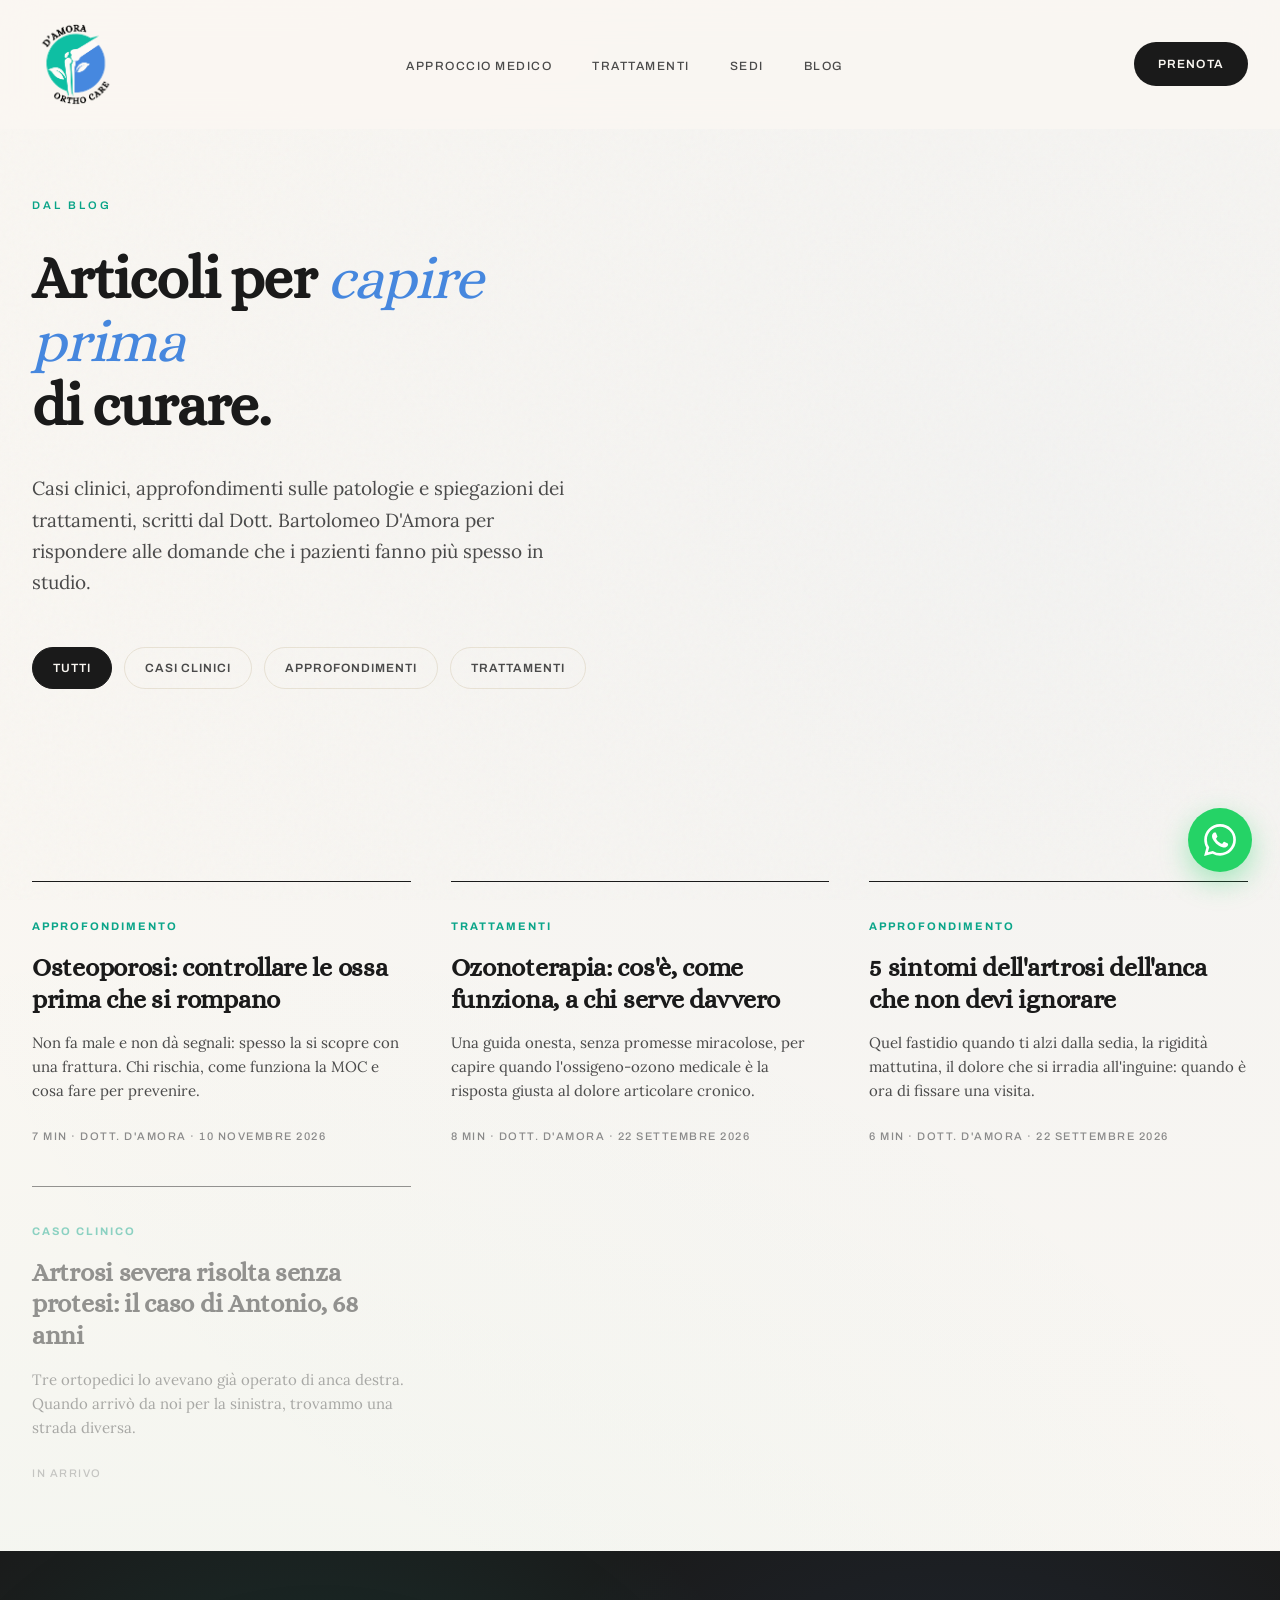
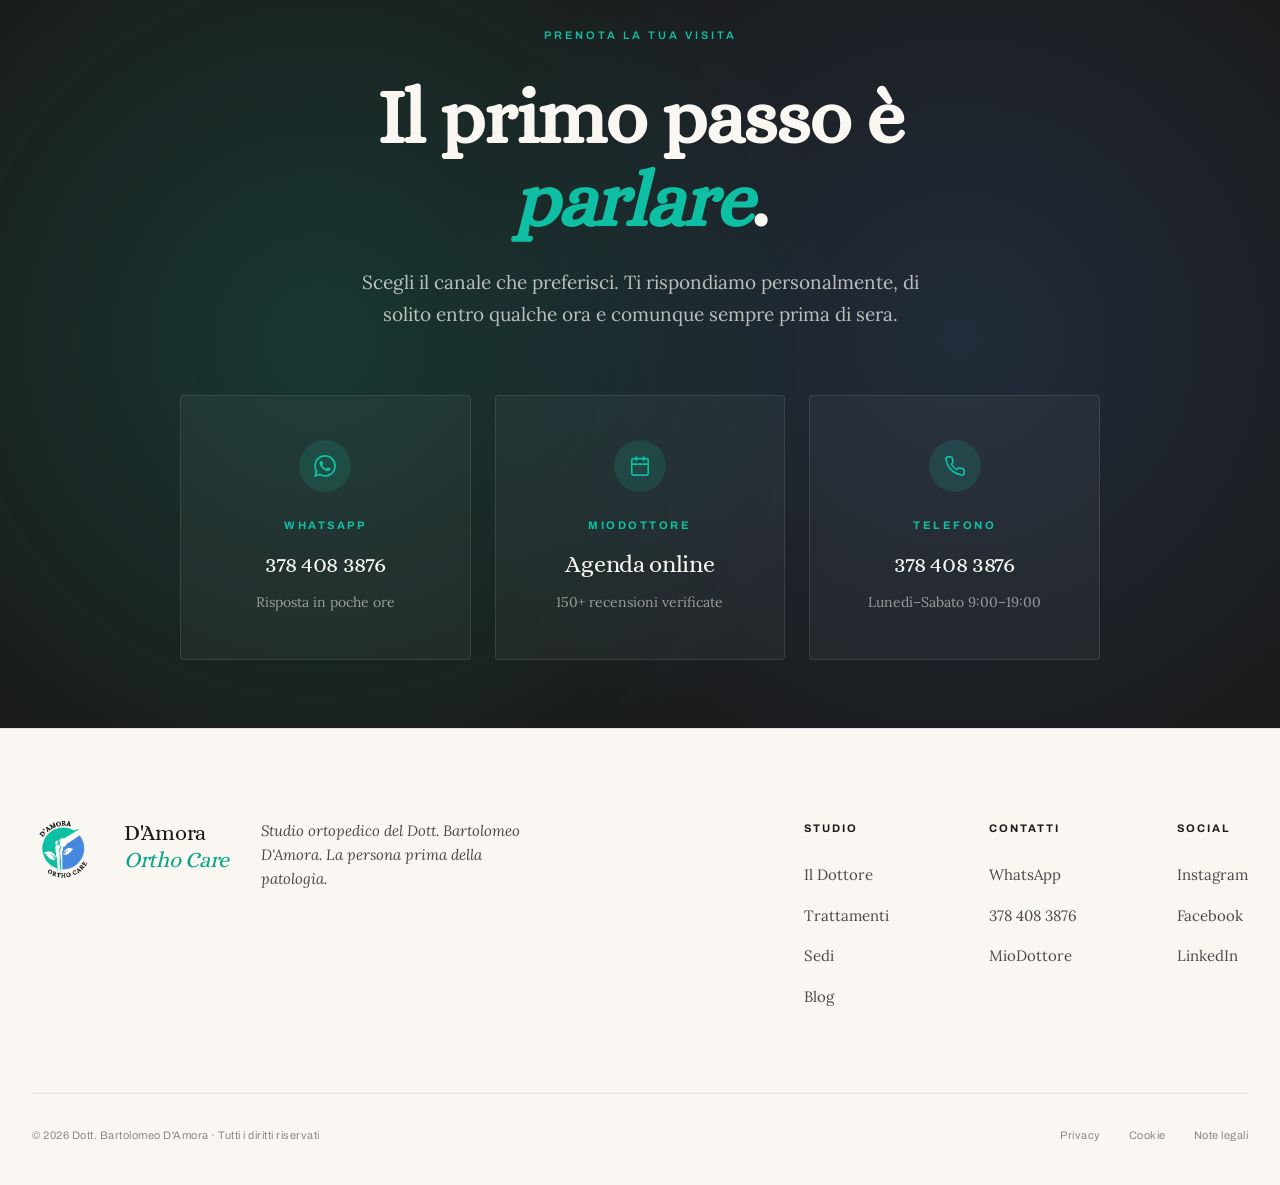
==== commit 865a8db3: "Blog: articolo osteoporosi e prevenzione delle fratture (MOC) Co-Authored-By: Claude Sonnet 5.5 <nor" ====
--- a/blog/index.html
+++ b/blog/index.html
@@ -7,9 +7,7 @@
 <meta name="description" content="Articoli su ozonoterapia, artrosi, lombalgia e cura ortopedica, scritti dal Dott. Bartolomeo D'Amora. Casi clinici, approfondimenti e trattamenti spiegati in modo semplice.">
 <link rel="icon" type="image/png" href="../assets/logo.png">
 <link rel="apple-touch-icon" href="../assets/logo.png">
-<link rel="preconnect" href="https://fonts.googleapis.com">
-<link rel="preconnect" href="https://fonts.gstatic.com" crossorigin>
-<link href="https://fonts.googleapis.com/css2?family=Alice&family=Archivo:wght@400;500;600;700;800&family=Lora:ital,wght@0,400;0,500;0,600;1,400;1,500&display=swap" rel="stylesheet">
+<link rel="stylesheet" href="../assets/fonts.css">
 <link rel="stylesheet" href="../assets/style.css">
 </head>
 <body>
@@ -50,6 +48,12 @@
 <section>
   <div class="container">
     <div class="blog-index-grid">
+      <a href="osteoporosi-prevenzione-fratture-moc.html" class="blog-card">
+        <div class="blog-tag">Approfondimento</div>
+        <h3 class="blog-title">Osteoporosi: controllare le ossa prima che si rompano</h3>
+        <p class="blog-excerpt">Non fa male e non dà segnali: spesso la si scopre con una frattura. Chi rischia, come funziona la MOC e cosa fare per prevenire.</p>
+        <div class="blog-meta">7 min · Dott. D'Amora · 10 novembre 2026</div>
+      </a>
       <a href="ozonoterapia-cosa-e-come-funziona.html" class="blog-card">
         <div class="blog-tag">Trattamenti</div>
         <h3 class="blog-title">Ozonoterapia: cos'è, come funziona, a chi serve davvero</h3>
@@ -140,7 +144,7 @@
           <h4>Social</h4>
           <ul>
             <li><a href="https://instagram.com/ortopedico_damora">Instagram</a></li>
-            <li><a href="#">Facebook</a></li>
+            <li><a href="https://www.facebook.com/people/DAmora-Ortho-Care/61564949987445/" target="_blank" rel="noopener">Facebook</a></li>
             <li><a href="https://linkedin.com/in/bartolomeo-d-amora-4a7528174">LinkedIn</a></li>
           </ul>
         </div>
--- a/assets/fonts.css
+++ b/assets/fonts.css
@@ -0,0 +1,83 @@
+/* Font ospitati sul sito (nessuna chiamata a Google). Alice, Archivo, Lora: SIL Open Font License. Sottoinsieme 'latin'. */
+@font-face {
+  font-family: 'Alice';
+  font-style: normal;
+  font-weight: 400;
+  font-display: swap;
+  src: url('fonts/alice-normal-400-latin.woff2') format('woff2');
+}
+@font-face {
+  font-family: 'Archivo';
+  font-style: normal;
+  font-weight: 400;
+  font-stretch: 100%;
+  font-display: swap;
+  src: url('fonts/archivo-normal-400-latin.woff2') format('woff2');
+}
+@font-face {
+  font-family: 'Archivo';
+  font-style: normal;
+  font-weight: 500;
+  font-stretch: 100%;
+  font-display: swap;
+  src: url('fonts/archivo-normal-400-latin.woff2') format('woff2');
+}
+@font-face {
+  font-family: 'Archivo';
+  font-style: normal;
+  font-weight: 600;
+  font-stretch: 100%;
+  font-display: swap;
+  src: url('fonts/archivo-normal-400-latin.woff2') format('woff2');
+}
+@font-face {
+  font-family: 'Archivo';
+  font-style: normal;
+  font-weight: 700;
+  font-stretch: 100%;
+  font-display: swap;
+  src: url('fonts/archivo-normal-400-latin.woff2') format('woff2');
+}
+@font-face {
+  font-family: 'Archivo';
+  font-style: normal;
+  font-weight: 800;
+  font-stretch: 100%;
+  font-display: swap;
+  src: url('fonts/archivo-normal-400-latin.woff2') format('woff2');
+}
+@font-face {
+  font-family: 'Lora';
+  font-style: italic;
+  font-weight: 400;
+  font-display: swap;
+  src: url('fonts/lora-italic-400-latin.woff2') format('woff2');
+}
+@font-face {
+  font-family: 'Lora';
+  font-style: italic;
+  font-weight: 500;
+  font-display: swap;
+  src: url('fonts/lora-italic-400-latin.woff2') format('woff2');
+}
+@font-face {
+  font-family: 'Lora';
+  font-style: normal;
+  font-weight: 400;
+  font-display: swap;
+  src: url('fonts/lora-normal-400-latin.woff2') format('woff2');
+}
+@font-face {
+  font-family: 'Lora';
+  font-style: normal;
+  font-weight: 500;
+  font-display: swap;
+  src: url('fonts/lora-normal-400-latin.woff2') format('woff2');
+}
+@font-face {
+  font-family: 'Lora';
+  font-style: normal;
+  font-weight: 600;
+  font-display: swap;
+  src: url('fonts/lora-normal-400-latin.woff2') format('woff2');
+}
--- a/assets/style.css
+++ b/assets/style.css
@@ -422,9 +422,9 @@
 
 .filosofia-quote {
   font-family: var(--font-display);
-  font-size: clamp(36px, 5.5vw, 76px);
-  line-height: 1.14;
-  letter-spacing: -1.2px;
+  font-size: clamp(28px, 4.4vw, 60px);
+  line-height: 1.18;
+  letter-spacing: -1px;
   max-width: 18ch;
   margin: 0 auto 36px;
   color: var(--ink);
@@ -614,11 +614,56 @@
   position: relative;
   overflow: hidden;
 }
-.sede-map iframe {
+.sede-photo,
+.sede-photo picture {
+  display: block;
   width: 100%;
   height: 100%;
-  border: none;
-  filter: grayscale(0.4) contrast(1.05);
+}
+.sede-photo img {
+  display: block;
+  width: 100%;
+  height: 100%;
+  object-fit: cover;
+  transition: transform 0.6s cubic-bezier(0.65, 0, 0.35, 1);
+}
+.sede-photo:hover img,
+.sede-photo:focus-visible img {
+  transform: scale(1.03);
+}
+.sede-photo:focus-visible {
+  outline: 3px solid var(--blue);
+  outline-offset: -3px;
+}
+.sede-photo {
+  position: relative;
+}
+.sede-photo-hint {
+  position: absolute;
+  right: 16px;
+  bottom: 16px;
+  display: inline-flex;
+  align-items: center;
+  gap: 8px;
+  padding: 10px 16px;
+  border-radius: 999px;
+  background: var(--blue);
+  color: #fff;
+  font-family: var(--font-sans);
+  font-size: 13px;
+  font-weight: 600;
+  letter-spacing: 0.3px;
+  box-shadow: 0 4px 16px rgba(26, 26, 26, 0.22);
+  transition: background 0.3s, color 0.3s;
+}
+.sede-photo:hover .sede-photo-hint,
+.sede-photo:focus-visible .sede-photo-hint {
+  background: var(--teal);
+  color: #fff;
+}
+.sede-link-alt {
+  margin-left: 20px;
+  opacity: 0.75;
 }
 
 .sede-content {
@@ -1546,12 +1591,22 @@
   .nav-cta { padding: 10px 18px; font-size: 11px; }
   .brand img { height: 64px; }
   .article-author-box { flex-direction: column; text-align: center; }
+  .sedi-extra { grid-template-columns: repeat(2, 1fr); }
+  .sedi-extra-item:last-child { grid-column: 1 / -1; }
   .hero-portrait { margin-top: 47px; }
-  .hero-portrait-caption { font-size: 13px; bottom: 14px; left: 14px; right: 14px; }
-  .hero-portrait-caption small { font-size: 8px; margin-top: 4px; }
+  .hero-portrait::after { display: none; }
+  .hero-portrait-caption {
+    position: static;
+    color: var(--ink);
+    text-align: center;
+    margin-top: 16px;
+    font-size: 14px;
+  }
+  .hero-portrait-caption small { font-size: 9px; margin-top: 4px; color: var(--ink-faded); opacity: 1; }
   .hero-claim { font-size: 24px; margin-bottom: 16px; }
   .hero-intro { font-size: 14px; line-height: 1.55; margin-bottom: 20px; }
   .kicker { margin-bottom: 16px; font-size: 9px; letter-spacing: 2px; }
+  .hero-content { min-width: 0; }
   .hero-actions { gap: 14px; }
   .btn-primary { padding: 12px 20px; font-size: 11px; gap: 8px; }
   .btn-secondary { font-size: 11px; }
